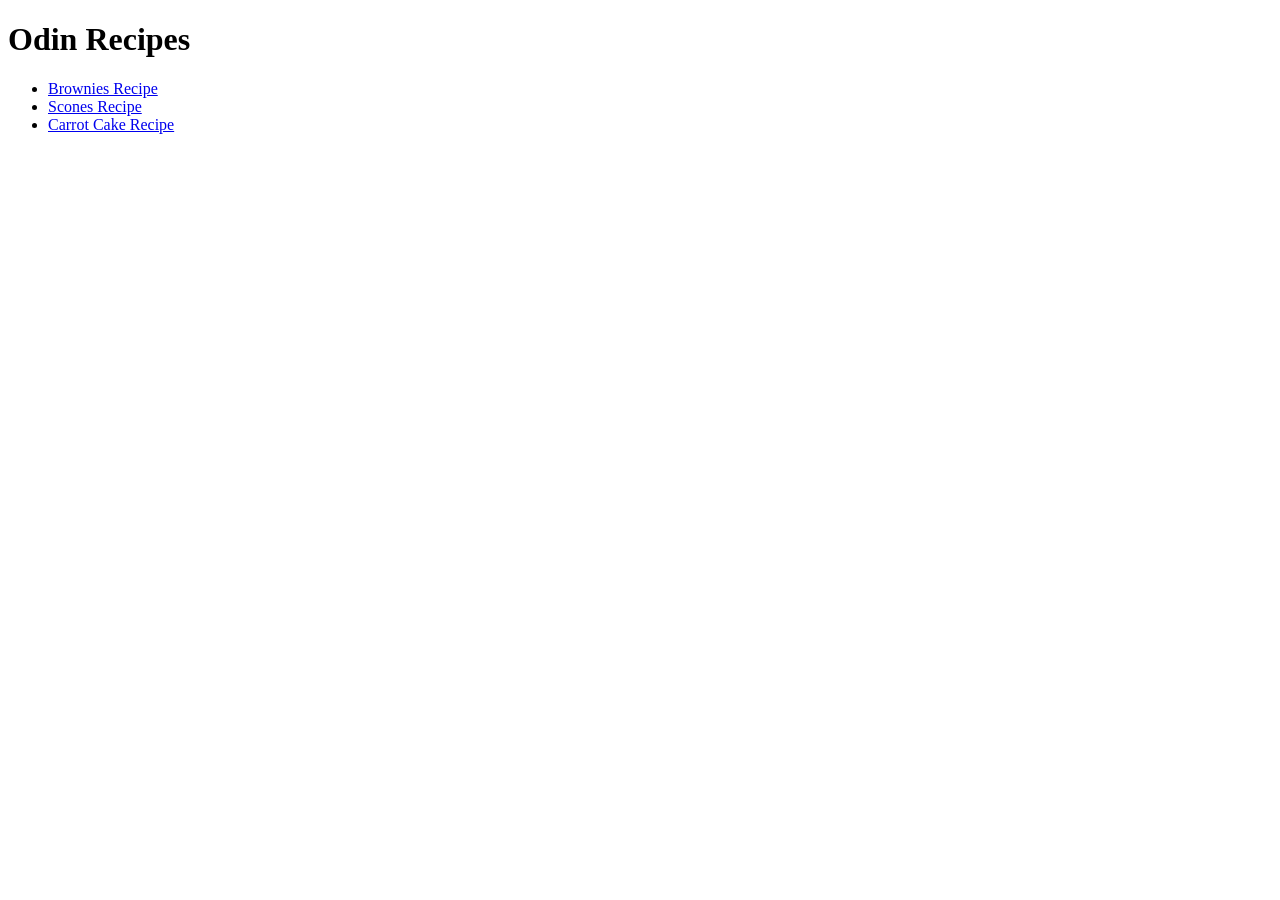
==== index.html @ 8b23b08b "update odin-recipes with new content" ====
<!DOCTYPE html>
<html lang="en">
<head>
    <meta charset="UTF-8">
    <title>Odin Recipes</title>
</head>

<body>
    <h1>Odin Recipes</h1>

    <ul>
    <li><a href="recipes/brownies.html">Brownies Recipe</a></li>
    <li><a href="recipes/scones.html">Scones Recipe</a></li>
    <li><a href="recipes/carrot-cake.html">Carrot Cake Recipe</a></li>
    </ul>
</body>

</html>
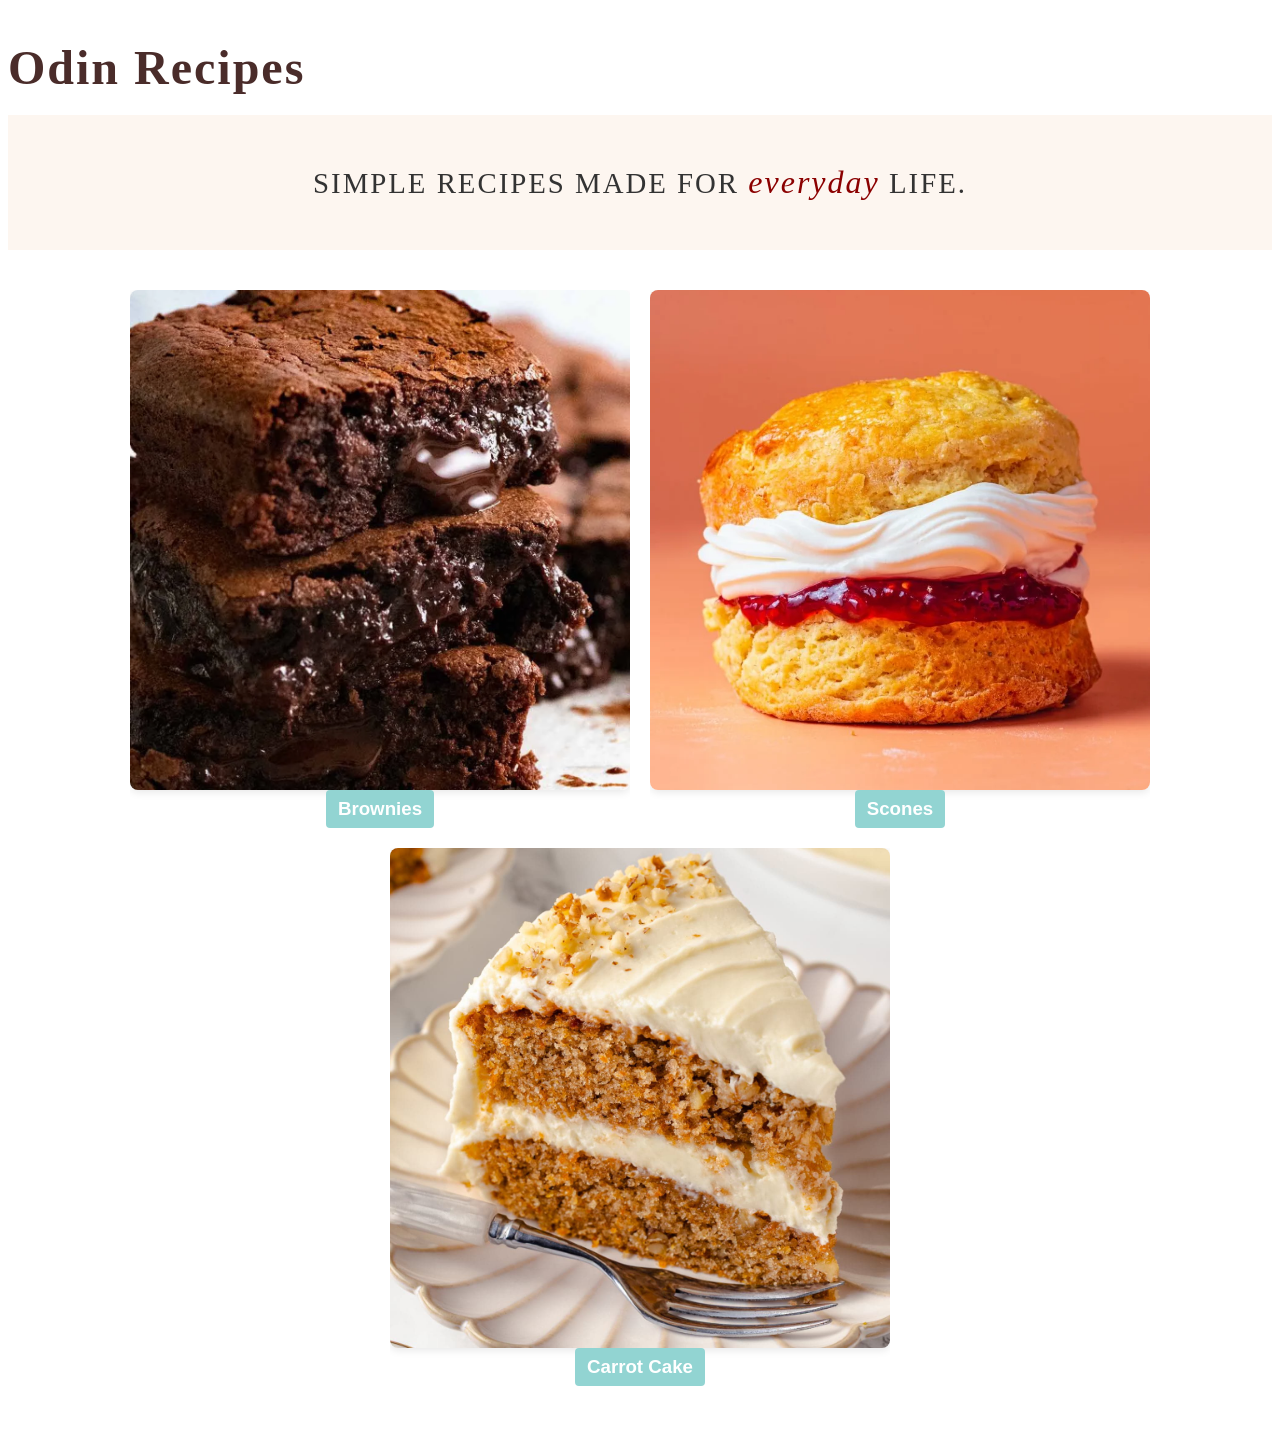
==== commit 811aef16: "Update index.html, scones image, and add main.css" ====
--- a/index.html
+++ b/index.html
@@ -3,16 +3,39 @@
 <head>
     <meta charset="UTF-8">
     <title>Odin Recipes</title>
+    <link rel="stylesheet" href="main.css">
 </head>
 
 <body>
     <h1>Odin Recipes</h1>
 
-    <ul>
-    <li><a href="recipes/brownies.html">Brownies Recipe</a></li>
-    <li><a href="recipes/scones.html">Scones Recipe</a></li>
-    <li><a href="recipes/carrot-cake.html">Carrot Cake Recipe</a></li>
-    </ul>
+    <section class="hero">
+        <p class="tagline">SIMPLE RECIPES MADE FOR <span class="highlight">everyday</span> LIFE.</p>
+    </section>
+
+    <section class="categories">
+        <div class="card">
+          <a href="recipes/brownies.html">
+            <img src="images/brownies.jpg" alt="Stacked chocolate brownies">
+            <h3>Brownies</h3>
+          </a>  
+        </div>
+
+        <div class="card">
+          <a href="recipes/scones.html">
+            <img src="images/scones.jpg" alt="Scones">
+            <h3>Scones</h3>
+          </a>  
+        </div>
+
+         <div class="card">
+          <a href="recipes/carrot-cake.html">
+            <img src="images/carrot-cake.jpg" alt="Carrot cake">
+            <h3>Carrot Cake</h3>
+          </a>  
+        </div>
+
+    </section>
 </body>
 
 </html>
--- a/main.css
+++ b/main.css
@@ -0,0 +1,71 @@
+
+h1 {
+    font-family: Montserrat;
+    font-size: 3rem;                      
+    font-weight: 700;                              
+    margin: 40px 0 20px;               
+    color: #4a2c2a;                    
+    letter-spacing: 2px;                 
+}
+
+.hero {
+    text-align: center;
+    padding: 20px 10px;
+    background: #fdf6f0;
+}
+
+.tagline {
+    font-size: 1.8rem;
+    font-weight: 400;
+    color: #333;
+    letter-spacing: 2px;
+}
+
+.highlight {
+    font-family: 'Lora', serif;
+    font-style: italic;
+    font-size: 2rem;
+    color:darkred
+}
+
+.categories {
+    display: flex;
+    flex-wrap: wrap;
+    justify-content: center;
+    gap: 20px;
+    padding: 40px;
+}
+
+.card {
+    background: white;
+    overflow: hidden;
+    text-align: center;
+    width: 500px;
+    max-width: 100%;
+    transition: transform 0.2s ease;
+}
+
+.card:hover {
+    transform: scale(1.05);
+}
+
+.card img {
+    width: 100%;
+    height: 500px;
+    object-fit: cover;
+    display: block;
+    box-shadow: 0 2px 8px rgba(0,0,0,0.1);
+    border-radius: 8px;
+}
+
+.card h3 {
+  background: #92d4d2;
+  color: white;
+  font-weight: 700;
+  font-family: 'Poppins', sans-serif;
+  padding: 8px 12px;
+  margin: 0;
+  display: inline-block;
+  border-radius: 4px;
+}
+
